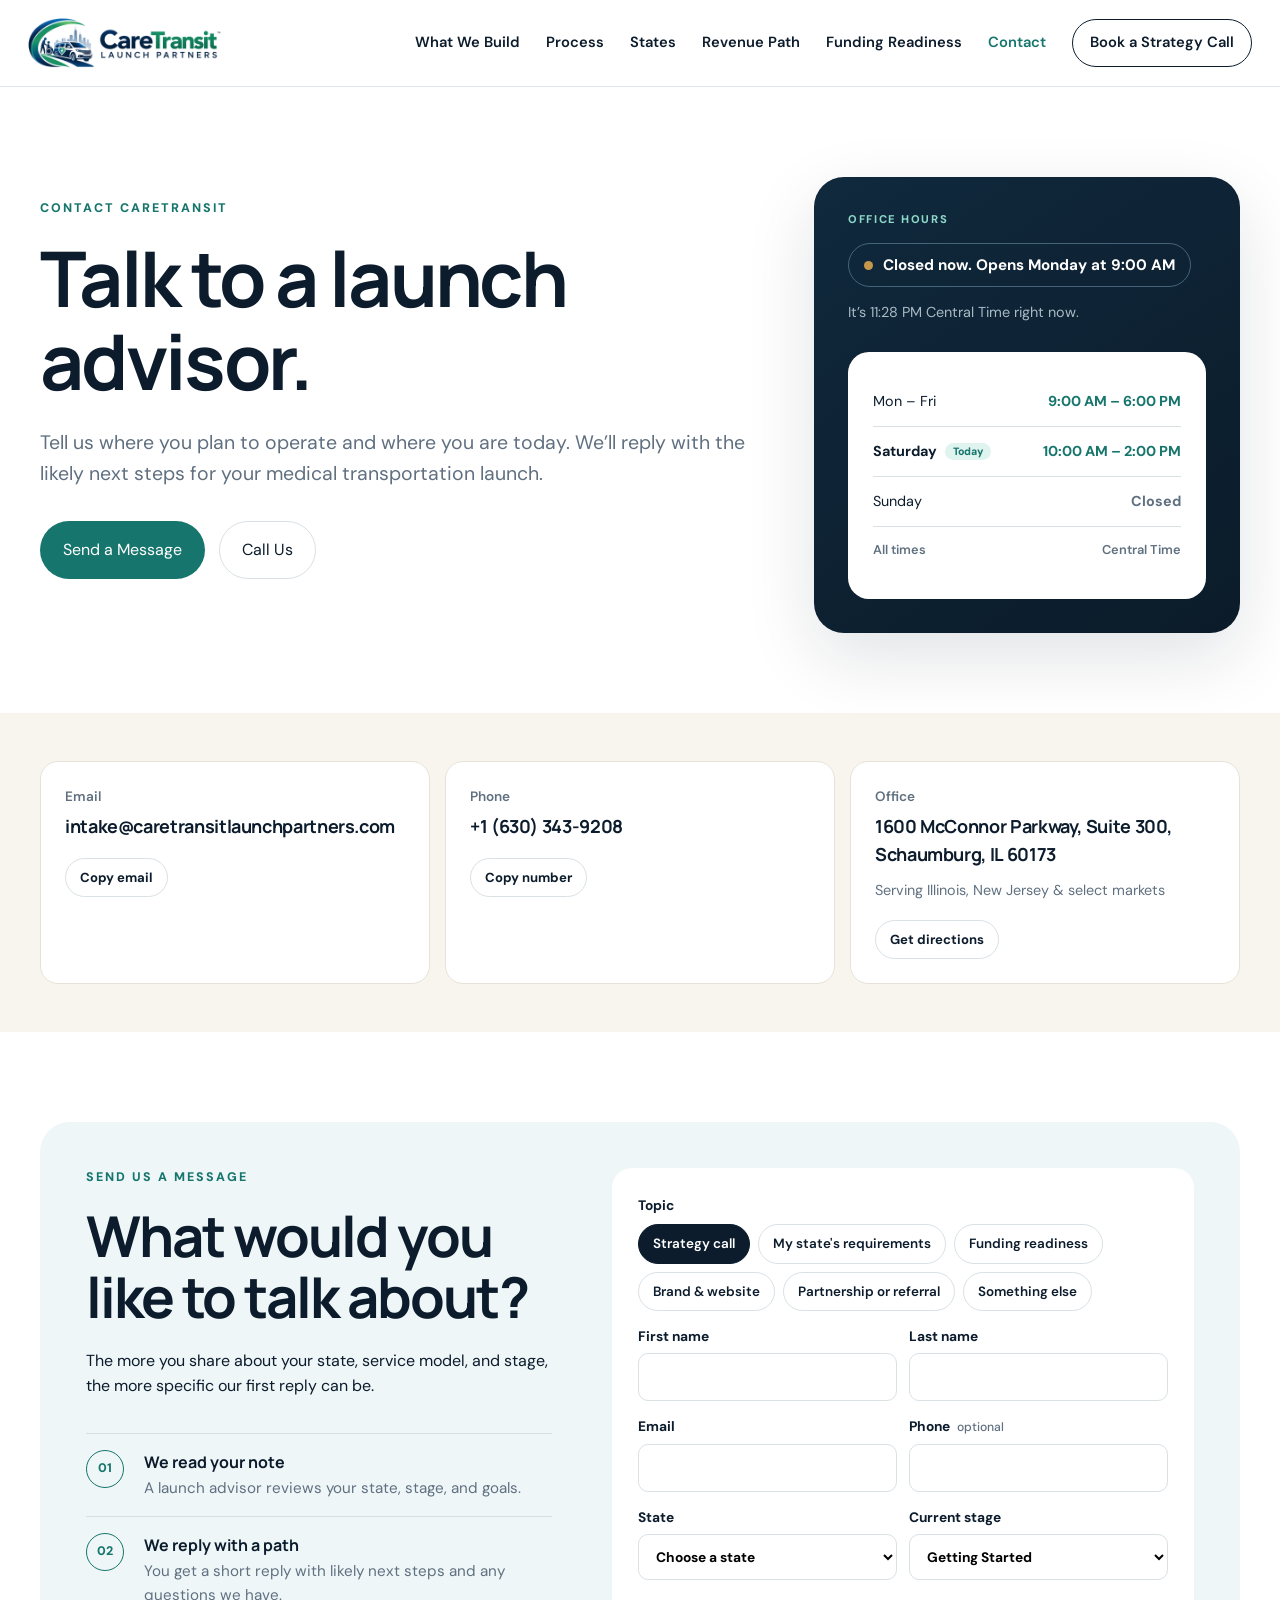
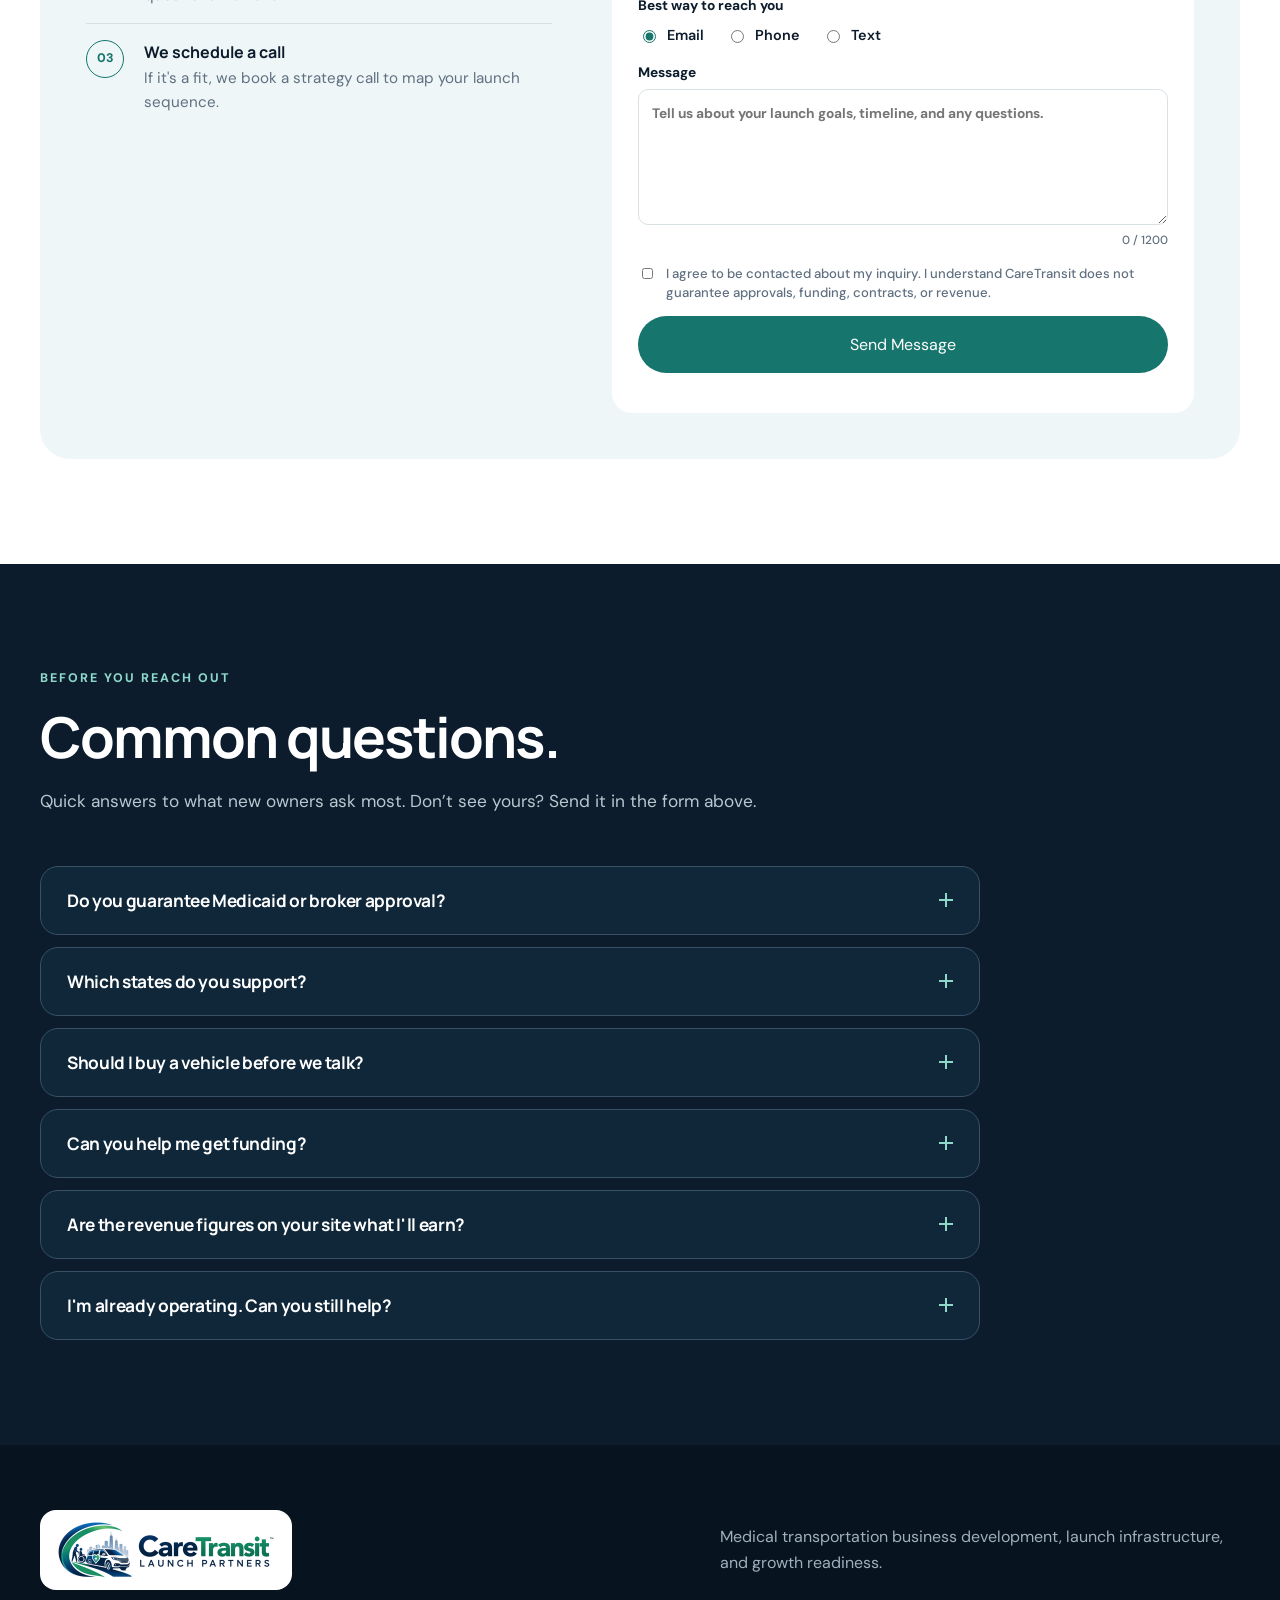
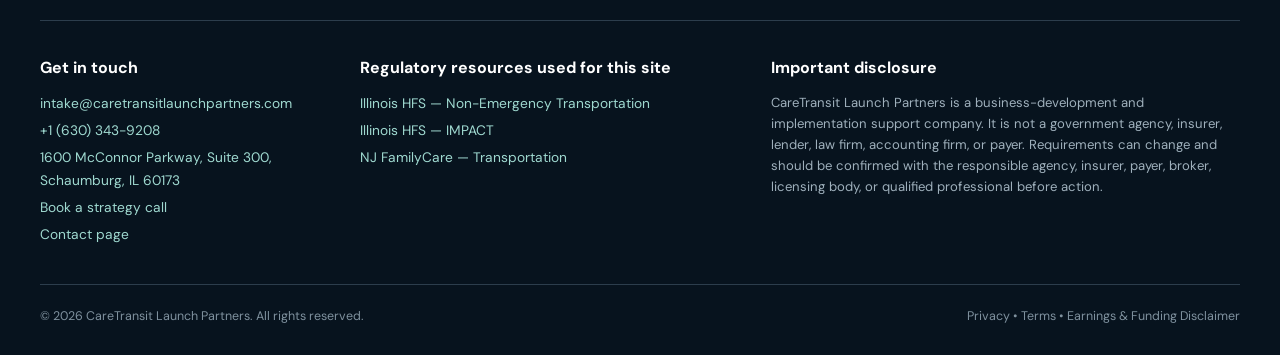
==== contact.html @ 93484c9a "first commit" ====
<!doctype html>
<html lang="en">
<head>
  <meta charset="utf-8" />
  <meta name="viewport" content="width=device-width, initial-scale=1" />
  <title>Contact | CareTransit Launch Partners</title>
  <meta name="description" content="Contact CareTransit Launch Partners about launching a medical transportation business — state requirements, funding readiness, credentialing support, and strategy calls." />
  <link rel="icon" type="image/png" href="assets/favicon.png" />
  <link rel="apple-touch-icon" href="assets/apple-touch-icon.png" />
  <meta property="og:image" content="assets/logo-full.png" />
  <meta name="theme-color" content="#0c1c2c" />
  <link rel="preconnect" href="https://fonts.googleapis.com">
  <link rel="preconnect" href="https://fonts.gstatic.com" crossorigin>
  <link href="https://fonts.googleapis.com/css2?family=DM+Sans:wght@400;500;600;700&family=Manrope:wght@600;700;800&display=swap" rel="stylesheet">
  <link rel="stylesheet" href="styles.css" />
</head>
<body data-page="contact">
  <a class="skip-link" href="#main">Skip to content</a>
  <header class="topbar" data-component="header"></header>

  <main id="main">
    <!-- Intro + live hours -->
    <section class="hero contact-hero section" id="top">
      <div class="hero-copy">
        <p class="eyebrow">CONTACT CARETRANSIT</p>
        <h1 class="page-title">Talk to a launch advisor.</h1>
        <p class="lead">Tell us where you plan to operate and where you are today. We’ll reply with the likely next steps for your medical transportation launch.</p>
        <div class="hero-actions">
          <a class="btn primary" href="#contact-form">Send a Message</a>
          <a class="btn ghost" data-bind="phoneLink" href="#">Call Us</a>
        </div>
      </div>
      <aside class="hero-card contact-card" aria-label="Office hours">
        <div>
          <p class="kicker light-kicker">OFFICE HOURS</p>
          <div class="status-badge" id="open-status"><i></i><span>Checking hours…</span></div>
          <p class="status-sub" id="local-time"></p>
        </div>
        <div class="dashboard">
          <div data-render="hours"></div>
        </div>
      </aside>
    </section>

    <!-- Direct contact methods -->
    <section class="section light compact-light">
      <div class="method-grid">
        <article class="method">
          <b>Email</b>
          <a class="method-value" data-bind="emailLink" href="#"></a>
          <button class="copy-btn" type="button" data-copy="email">Copy email</button>
        </article>
        <article class="method">
          <b>Phone</b>
          <a class="method-value" data-bind="phoneLink" href="#"></a>
          <button class="copy-btn" type="button" data-copy="phone">Copy number</button>
        </article>
        <article class="method">
          <b>Office</b>
          <address class="method-value" data-bind="location"></address>
          <span class="method-note" data-bind="serviceArea"></span>
          <a class="copy-btn" data-bind="mapsLink" href="#" target="_blank" rel="noopener">Get directions</a>
        </article>
      </div>
    </section>

    <!-- Form -->
    <section id="contact-form" class="section apply">
      <div class="apply-card">
        <div>
          <p class="eyebrow">SEND US A MESSAGE</p>
          <h2>What would you like to talk about?</h2>
          <p>The more you share about your state, service model, and stage, the more specific our first reply can be.</p>
          <ol class="next-steps" data-render="nextSteps"></ol>
        </div>

        <form class="js-form contact-form" data-form="contact" novalidate>
          <fieldset class="topic-field">
            <legend>Topic</legend>
            <div class="chips" data-render="topics"></div>
          </fieldset>
          <div class="two">
            <label>First name<input required name="first" autocomplete="given-name"></label>
            <label>Last name<input required name="last" autocomplete="family-name"></label>
          </div>
          <div class="two">
            <label>Email<input required type="email" name="email" autocomplete="email"></label>
            <label><span>Phone <span class="opt">optional</span></span><input type="tel" name="phone" autocomplete="tel"></label>
          </div>
          <div class="two">
            <label>State<select name="state" data-render="stateOptions"><option value="">Choose a state</option></select></label>
            <label>Current stage<select name="stage" data-render="stageOptions"></select></label>
          </div>
          <fieldset class="inline-field">
            <legend>Best way to reach you</legend>
            <div class="radios">
              <label class="radio"><input type="radio" name="contactMethod" value="Email" checked> Email</label>
              <label class="radio"><input type="radio" name="contactMethod" value="Phone"> Phone</label>
              <label class="radio"><input type="radio" name="contactMethod" value="Text"> Text</label>
            </div>
          </fieldset>
          <label>Message
            <textarea required name="message" rows="5" maxlength="1200" placeholder="Tell us about your launch goals, timeline, and any questions."></textarea>
            <span class="counter" data-counter>0 / 1200</span>
          </label>
          <label class="check">
            <input type="checkbox" name="consent" required>
            <span>I agree to be contacted about my inquiry. I understand CareTransit does not guarantee approvals, funding, contracts, or revenue.</span>
          </label>
          <input type="text" name="_gotcha" class="hp" tabindex="-1" autocomplete="off" aria-hidden="true">
          <button class="btn primary wide" type="submit">Send Message</button>
          <p class="form-note" data-form-note></p>
        </form>
      </div>
    </section>

    <!-- FAQ -->
    <section class="section dark" id="faq">
      <div class="section-head narrow">
        <p class="eyebrow">BEFORE YOU REACH OUT</p>
        <h2>Common questions.</h2>
        <p>Quick answers to what new owners ask most. Don’t see yours? Send it in the form above.</p>
      </div>
      <div class="faq-list" data-render="faqs"></div>
    </section>
  </main>

  <footer data-component="footer"></footer>

  <noscript><p class="noscript">Please enable JavaScript to view the full CareTransit Launch Partners website.</p></noscript>
  <script src="data.js"></script>
  <script src="script.js"></script>
</body>
</html>
---- styles.css ----
:root {
    --ink: #0c1c2c;
    --ink2: #18344a;
    --sea: #16756c;
    --mint: #dff4ef;
    --sky: #eef6f8;
    --cream: #f8f5ef;
    --white: #fff;
    --muted: #607080;
    --line: #d9e1e5;
    --gold: #c7984b;
    --radius: 22px;
    --shadow: 0 24px 70px rgba(12, 28, 44, 0.12);
  }
  * {
    box-sizing: border-box;
  }
  html {
    scroll-behavior: smooth;
  }
  body {
    margin: 0;
    color: var(--ink);
    font-family: 'DM Sans', sans-serif;
    background: #fff;
    line-height: 1.6;
  }
  a {
    color: inherit;
    text-decoration: none;
  }
  h1,
  h2,
  h3,
  p {
    margin-top: 0;
  }
  h1,
  h2,
  h3 {
    font-family: 'Manrope', sans-serif;
    letter-spacing: -0.035em;
    line-height: 1.08;
  }
  h1 {
    font-size: clamp(3.1rem, 7vw, 6.6rem);
    max-width: 900px;
    margin-bottom: 24px;
  }
  h2 {
    font-size: clamp(2.2rem, 4.4vw, 4.1rem);
    margin-bottom: 20px;
  }
  h3 {
    font-size: 1.35rem;
  }
  .topbar {
    position: sticky;
    top: 0;
    z-index: 50;
    display: flex;
    align-items: center;
    justify-content: space-between;
    padding: 18px max(28px, calc((100vw - 1240px) / 2));
    background: rgba(255, 255, 255, 0.93);
    backdrop-filter: blur(14px);
    border-bottom: 1px solid rgba(217, 225, 229, 0.8);
  }
  .brand {
    display: flex;
    align-items: center;
    gap: 10px;
    font-family: 'Manrope', sans-serif;
  }
  .brand span:last-child {
    display: grid;
    line-height: 1.05;
  }
  .brand strong {
    font-size: 1.06rem;
  }
  .brand small {
    font-size: 0.68rem;
    text-transform: uppercase;
    letter-spacing: 0.16em;
    color: var(--sea);
    font-weight: 800;
    margin-top: 4px;
  }
  .logo-mark {
    width: 40px;
    height: 40px;
    display: grid;
    place-items: center;
  }
  .logo-mark svg {
    width: 100%;
    height: 100%;
    fill: none;
    stroke: var(--sea);
    stroke-width: 4;
    stroke-linecap: round;
  }
  .logo-mark .ring {
    stroke: var(--ink);
    stroke-width: 2;
  }
  .nav {
    display: flex;
    align-items: center;
    gap: 26px;
    font-weight: 600;
    font-size: 0.92rem;
  }
  .nav a:hover {
    color: var(--sea);
  }
  .nav-cta {
    padding: 11px 17px;
    border: 1px solid var(--ink);
    border-radius: 999px;
  }
  .menu-btn {
    display: none;
  }
  .section {
    max-width: 1320px;
    margin: auto;
    padding: 105px 40px;
  }
  .compact {
    padding-top: 55px;
    padding-bottom: 70px;
  }
  .light {
    max-width: none;
    background: var(--cream);
    padding-left: max(40px, calc((100vw - 1240px) / 2));
    padding-right: max(40px, calc((100vw - 1240px) / 2));
  }
  .dark {
    max-width: none;
    background: var(--ink);
    color: #fff;
    padding-left: max(40px, calc((100vw - 1240px) / 2));
    padding-right: max(40px, calc((100vw - 1240px) / 2));
  }
  .hero {
    display: grid;
    grid-template-columns: 1.35fr 0.8fr;
    gap: 56px;
    align-items: center;
    padding-top: 90px;
  }
  .eyebrow {
    font-weight: 800;
    font-size: 0.78rem;
    letter-spacing: 0.16em;
    color: var(--sea);
    margin-bottom: 18px;
  }
  .dark .eyebrow {
    color: #8ed8c9;
  }
  .lead {
    font-size: 1.22rem;
    max-width: 800px;
    color: var(--muted);
  }
  .hero-actions {
    display: flex;
    gap: 14px;
    margin: 32px 0;
  }
  .btn {
    display: inline-flex;
    justify-content: center;
    align-items: center;
    padding: 15px 22px;
    border-radius: 999px;
    font-weight: 800;
    border: 1px solid transparent;
    cursor: pointer;
    font: inherit;
  }
  .primary {
    background: var(--sea);
    color: #fff;
  }
  .primary:hover {
    filter: brightness(0.92);
  }
  .ghost {
    border-color: var(--line);
    background: #fff;
  }
  .proof-strip {
    display: flex;
    flex-wrap: wrap;
    gap: 10px;
    margin-top: 36px;
  }
  .proof-strip span {
    font-size: 0.8rem;
    border: 1px solid var(--line);
    padding: 7px 11px;
    border-radius: 999px;
    color: var(--ink2);
  }
  .hero-card {
    background: linear-gradient(145deg, #10293d, #0b1b29);
    color: #fff;
    border-radius: 30px;
    padding: 34px;
    box-shadow: var(--shadow);
    min-height: 510px;
    display: flex;
    flex-direction: column;
    justify-content: space-between;
  }
  .route {
    display: flex;
    align-items: center;
  }
  .route-step {
    display: grid;
    justify-items: center;
    gap: 8px;
    font-size: 0.68rem;
    color: #a9bac5;
  }
  .route-step b {
    display: grid;
    place-items: center;
    width: 42px;
    height: 42px;
    border-radius: 50%;
    border: 1px solid #4a6576;
    color: #fff;
  }
  .route-step.active b {
    background: var(--sea);
    border-color: var(--sea);
  }
  .route-line {
    height: 1px;
    background: #496273;
    flex: 1;
    margin-top: -22px;
  }
  .dashboard {
    background: #fff;
    color: var(--ink);
    border-radius: 21px;
    padding: 25px;
  }
  .kicker {
    font-weight: 800;
    font-size: 0.7rem;
    letter-spacing: 0.14em;
    color: var(--sea);
  }
  .dash-row {
    display: flex;
    justify-content: space-between;
    gap: 20px;
    padding: 13px 0;
    border-bottom: 1px solid var(--line);
    font-size: 0.9rem;
  }
  .dash-row:last-child {
    border: 0;
  }
  .dash-row strong {
    color: var(--sea);
  }
  .trust > p {
    text-align: center;
    color: var(--muted);
    font-weight: 700;
  }
  .trust-grid {
    display: grid;
    grid-template-columns: repeat(4, 1fr);
    gap: 14px;
  }
  .trust-grid article {
    padding: 20px;
    border-top: 2px solid var(--ink);
  }
  .trust-grid strong {
    display: block;
    font-family: 'Manrope';
    margin-bottom: 6px;
  }
  .trust-grid span {
    font-size: 0.9rem;
    color: var(--muted);
  }
  .section-head {
    max-width: 930px;
    margin-bottom: 50px;
  }
  .section-head.narrow {
    max-width: 820px;
  }
  .section-head > p:last-child {
    color: var(--muted);
    font-size: 1.08rem;
  }
  .dark .section-head > p:last-child {
    color: #b9c7cf;
  }
  .cards {
    display: grid;
    grid-template-columns: repeat(3, 1fr);
    gap: 18px;
  }
  .service-card {
    background: #fff;
    border: 1px solid #e7e2d9;
    border-radius: var(--radius);
    padding: 30px;
    min-height: 280px;
  }
  .service-card > span {
    font-size: 0.75rem;
    font-weight: 800;
    color: var(--sea);
  }
  .service-card p {
    color: var(--muted);
  }
  .timeline {
    display: grid;
    grid-template-columns: repeat(4, 1fr);
    gap: 0;
  }
  .phase {
    padding: 30px;
    border-left: 1px solid var(--line);
  }
  .phase:first-child {
    border-left: 3px solid var(--sea);
  }
  .phase b {
    color: var(--sea);
    font-size: 0.8rem;
    text-transform: uppercase;
    letter-spacing: 0.12em;
  }
  .phase p {
    color: var(--muted);
  }
  .state-grid {
    display: grid;
    grid-template-columns: repeat(3, 1fr);
    gap: 18px;
  }
  .state-card {
    border: 1px solid #385166;
    background: #10273a;
    border-radius: var(--radius);
    padding: 30px;
  }
  .state-card p {
    color: #c2d0d8;
  }
  .state-card a {
    color: #8ed8c9;
    font-weight: 800;
  }
  .state-tag {
    display: inline-block;
    border: 1px solid #456479;
    border-radius: 999px;
    padding: 5px 10px;
    font-size: 0.7rem;
    letter-spacing: 0.14em;
    margin-bottom: 28px;
  }
  .calculator-wrap {
    display: grid;
    grid-template-columns: 1.15fr 0.85fr;
    background: #fff;
    border: 1px solid #e7e2d9;
    border-radius: 28px;
    overflow: hidden;
  }
  .calc-inputs {
    padding: 34px;
    display: grid;
    gap: 18px;
  }
  .calc-inputs label {
    font-weight: 700;
    font-size: 0.9rem;
    display: grid;
    gap: 8px;
  }
  .calc-inputs input {
    width: 100%;
    padding: 14px;
    border-radius: 12px;
    border: 1px solid var(--line);
    font: inherit;
  }
  .money-input {
    display: flex;
    align-items: center;
    border: 1px solid var(--line);
    border-radius: 12px;
    padding-left: 14px;
  }
  .money-input input {
    border: 0;
  }
  .calc-result {
    background: var(--ink);
    color: #fff;
    padding: 40px;
    display: flex;
    flex-direction: column;
    justify-content: center;
  }
  .calc-result span {
    color: #b9c7cf;
  }
  .calc-result strong {
    font-family: 'Manrope';
    font-size: clamp(2.5rem, 5vw, 4.5rem);
    color: #9fe2d5;
  }
  .calc-result small {
    color: #b9c7cf;
  }
  .scenario-row {
    display: grid;
    grid-template-columns: repeat(3, 1fr);
    gap: 15px;
    margin-top: 16px;
  }
  .scenario-row article {
    background: #fff;
    border-radius: 18px;
    padding: 23px;
    border: 1px solid #e7e2d9;
  }
  .scenario-row b {
    font-family: 'Manrope';
  }
  .scenario-row p {
    margin: 8px 0 0;
    color: var(--muted);
  }
  .fineprint {
    font-size: 0.78rem;
    color: #7d858b;
    margin-top: 18px;
  }
  .inverse {
    color: #9fb1bd;
  }
  .split {
    display: grid;
    grid-template-columns: 1fr 0.85fr;
    gap: 70px;
    align-items: center;
  }
  .checklist {
    padding: 0;
    list-style: none;
  }
  .checklist li {
    padding: 12px 0;
    border-bottom: 1px solid var(--line);
  }
  .checklist li:before {
    content: '✓';
    color: var(--sea);
    font-weight: 900;
    margin-right: 10px;
  }
  .visual-panel {
    background: var(--mint);
    border-radius: 30px;
    padding: 34px;
  }
  .vehicle-card {
    background: #fff;
    border-radius: 21px;
    padding: 28px;
    box-shadow: 0 15px 45px rgba(12, 28, 44, 0.1);
  }
  .vehicle-card > span {
    font-size: 0.72rem;
    font-weight: 900;
    letter-spacing: 0.14em;
    color: var(--sea);
  }
  .vehicle-card div {
    display: flex;
    justify-content: space-between;
    gap: 15px;
    padding: 14px 0;
    border-top: 1px solid var(--line);
  }
  .vehicle-card em {
    font-style: normal;
    color: var(--sea);
    font-weight: 800;
  }
  .funding-grid {
    display: grid;
    grid-template-columns: repeat(3, 1fr);
    gap: 12px;
  }
  .funding-grid div {
    display: flex;
    gap: 18px;
    align-items: center;
    background: #10273a;
    border: 1px solid #365064;
    border-radius: 16px;
    padding: 20px;
  }
  .funding-grid b {
    color: #8ed8c9;
  }
  .funding-grid span {
    font-weight: 700;
  }
  .qualify {
    display: grid;
    grid-template-columns: repeat(2, 1fr);
    gap: 14px;
  }
  .qualify div {
    display: flex;
    gap: 15px;
    background: #fff;
    border: 1px solid #e7e2d9;
    border-radius: 16px;
    padding: 22px;
  }
  .qualify span {
    color: var(--sea);
    font-weight: 900;
  }
  .qualify p {
    margin: 0;
  }
  .apply {
    padding-top: 90px;
  }
  .apply-card {
    background: var(--sky);
    border-radius: 30px;
    padding: 46px;
    display: grid;
    grid-template-columns: 0.8fr 1fr;
    gap: 60px;
  }
  .apply form {
    background: #fff;
    border-radius: 20px;
    padding: 26px;
    display: grid;
    gap: 14px;
  }
  .apply label {
    display: grid;
    gap: 6px;
    font-weight: 700;
    font-size: 0.86rem;
  }
  .apply input,
  .apply select,
  .apply textarea {
    width: 100%;
    padding: 12px 13px;
    border: 1px solid var(--line);
    border-radius: 10px;
    font: inherit;
  }
  .two {
    display: grid;
    grid-template-columns: 1fr 1fr;
    gap: 12px;
  }
  .wide {
    width: 100%;
  }
  .form-note {
    font-size: 0.76rem;
    color: var(--muted);
    margin: 0;
    text-align: center;
  }
  footer {
    background: #07131e;
    color: #fff;
    padding: 65px max(40px, calc((100vw - 1240px) / 2)) 28px;
  }
  .footer-top {
    display: flex;
    justify-content: space-between;
    gap: 40px;
    align-items: center;
    padding-bottom: 30px;
    border-bottom: 1px solid #2c3d4c;
  }
  .footer-top > p {
    max-width: 520px;
    color: #9fb0bc;
    margin: 0;
  }
  .footer-brand .logo-mark .ring {
    stroke: #fff;
  }
  .footer-grid {
    display: grid;
    grid-template-columns: 1fr 1.3fr;
    gap: 50px;
    padding: 34px 0;
  }
  .footer-grid b {
    display: block;
    margin-bottom: 12px;
  }
  .footer-grid a {
    display: block;
    color: #9fd9d0;
    margin: 5px 0;
    font-size: 0.86rem;
  }
  .footer-grid p {
    color: #9fb0bc;
    font-size: 0.82rem;
  }
  .footer-bottom {
    display: flex;
    justify-content: space-between;
    border-top: 1px solid #2c3d4c;
    padding-top: 22px;
    color: #7f919e;
    font-size: 0.78rem;
  }
  @media (max-width: 980px) {
    .nav {
      display: none;
      position: absolute;
      top: 76px;
      left: 16px;
      right: 16px;
      background: #fff;
      border: 1px solid var(--line);
      border-radius: 18px;
      padding: 18px;
      box-shadow: var(--shadow);
      flex-direction: column;
      align-items: stretch;
    }
    .nav.open {
      display: flex;
    }
    .menu-btn {
      display: block;
      border: 1px solid var(--line);
      background: #fff;
      border-radius: 999px;
      padding: 9px 13px;
    }
    .hero,
    .split,
    .apply-card {
      grid-template-columns: 1fr;
    }
    .hero-card {
      min-height: 430px;
    }
    .cards {
      grid-template-columns: repeat(2, 1fr);
    }
    .timeline {
      grid-template-columns: repeat(2, 1fr);
    }
    .state-grid,
    .scenario-row {
      grid-template-columns: 1fr;
    }
    .trust-grid {
      grid-template-columns: repeat(2, 1fr);
    }
    .calculator-wrap {
      grid-template-columns: 1fr;
    }
    .funding-grid {
      grid-template-columns: repeat(2, 1fr);
    }
  }
  @media (max-width: 640px) {
    .section,
    .light,
    .dark {
      padding: 72px 22px;
    }
    .topbar {
      padding: 14px 18px;
    }
    .hero {
      padding-top: 55px;
    }
    .hero-actions {
      flex-direction: column;
    }
    .btn {
      width: 100%;
    }
    .cards,
    .timeline,
    .trust-grid,
    .qualify,
    .funding-grid,
    .two {
      grid-template-columns: 1fr;
    }
    .service-card {
      min-height: unset;
    }
    .route-step span {
      display: none;
    }
    .apply-card {
      padding: 22px;
      gap: 25px;
    }
    .footer-top,
    .footer-bottom {
      display: grid;
      gap: 15px;
    }
    .footer-grid {
      grid-template-columns: 1fr;
    }
    .scenario-row {
      grid-template-columns: 1fr;
    }
    .hero-card {
      padding: 24px;
    }
  }

  /* ==========================================================================
   Dynamic site additions — same palette, type and radii as above
   ========================================================================== */
  :root {
    --error: #b3261e;
    --sea-soft: #8ed8c9;
  }
  [hidden] {
    display: none !important;
  }
  :focus-visible {
    outline: 2px solid var(--sea);
    outline-offset: 3px;
  }
  .dark :focus-visible,
  footer :focus-visible,
  .hero-card :focus-visible {
    outline-color: var(--sea-soft);
  }
  .skip-link {
    position: absolute;
    left: 16px;
    top: -60px;
    z-index: 100;
    background: var(--ink);
    color: #fff;
    padding: 10px 16px;
    border-radius: 999px;
    font-weight: 700;
  }
  .skip-link:focus {
    top: 12px;
  }
  .noscript {
    padding: 20px 40px;
    text-align: center;
    color: var(--muted);
  }
  .hp {
    position: absolute !important;
    left: -9999px;
    width: 1px;
    height: 1px;
    opacity: 0;
  }

  /* Header */
  .topbar {
    min-height: 77px;
    transition: box-shadow 0.25s ease;
  }
  .topbar.scrolled {
    box-shadow: 0 10px 30px rgba(12, 28, 44, 0.08);
  }
  .nav a.is-active,
  .nav a[aria-current='page'] {
    color: var(--sea);
  }
  .nav-cta {
    transition:
      background 0.2s,
      color 0.2s;
  }
  .nav .nav-cta:hover {
    background: var(--ink);
    color: #fff;
  }

  /* Hero load sequence */
  .route-step b {
    transition:
      background 0.35s ease,
      border-color 0.35s ease;
  }
  .route-line {
    transition: background 0.35s ease;
  }
  .route-line.done {
    background: var(--sea);
  }
  .dash-row strong {
    transition: color 0.3s ease;
  }
  .dash-row strong.pending {
    color: #9aa7b0;
    font-weight: 600;
  }
  .flip {
    animation: ct-flip 0.45s ease both;
  }
  @keyframes ct-flip {
    from {
      opacity: 0;
      transform: translateY(6px);
    }
    to {
      opacity: 1;
      transform: none;
    }
  }

  /* Service cards: expandable details */
  .service-card {
    display: flex;
    flex-direction: column;
  }
  .card-toggle {
    margin-top: auto;
    align-self: flex-start;
    display: inline-flex;
    align-items: center;
    gap: 8px;
    background: none;
    border: 0;
    padding: 6px 0 0;
    font: inherit;
    font-weight: 800;
    font-size: 0.88rem;
    color: var(--sea);
    cursor: pointer;
  }
  .card-toggle::after {
    content: '';
    width: 9px;
    height: 9px;
    border-right: 2px solid currentColor;
    border-bottom: 2px solid currentColor;
    transform: rotate(45deg) translateY(-3px);
    transition: transform 0.25s ease;
  }
  .card-toggle[aria-expanded='true']::after {
    transform: rotate(225deg) translate(-2px, -1px);
  }
  .card-includes {
    list-style: none;
    padding: 14px 0 0;
    margin: 14px 0 0;
    border-top: 1px solid var(--line);
    animation: ct-flip 0.3s ease both;
  }
  .card-includes li {
    padding: 5px 0;
    font-size: 0.92rem;
  }
  .card-includes li::before {
    content: '✓';
    color: var(--sea);
    font-weight: 900;
    margin-right: 10px;
  }
  .service-card.is-open {
    border-color: var(--sea);
  }

  /* Process: selectable phases */
  .timeline .phase {
    display: flex;
    flex-direction: column;
    justify-content: flex-start;
    background: none;
    border: 0;
    border-left: 1px solid var(--line);
    padding: 30px;
    text-align: left;
    font: inherit;
    color: inherit;
    cursor: pointer;
    transition:
      background 0.25s ease,
      box-shadow 0.25s ease;
  }
  .timeline .phase:first-child {
    border-left: 1px solid var(--line);
  }
  .timeline .phase:hover h3 {
    color: var(--sea);
  }
  .timeline .phase.active {
    border-left-color: var(--sea);
    box-shadow: inset 2px 0 0 var(--sea);
    background: linear-gradient(90deg, var(--sky), rgba(238, 246, 248, 0));
  }
  .phase-outcome {
    margin-top: 20px;
    display: flex;
    flex-wrap: wrap;
    align-items: baseline;
    gap: 6px 18px;
    background: var(--mint);
    border-radius: 16px;
    padding: 18px 26px;
  }
  .phase-outcome b {
    color: var(--sea);
    font-size: 0.8rem;
    text-transform: uppercase;
    letter-spacing: 0.12em;
  }
  .phase-outcome span {
    font-weight: 600;
  }

  /* States: lookup */
  .state-check {
    background: #10273a;
    border: 1px solid #385166;
    border-radius: var(--radius);
    padding: 22px 26px;
    margin-bottom: 18px;
  }
  .state-check label {
    display: block;
    font-weight: 800;
    font-family: 'Manrope', sans-serif;
    margin-bottom: 10px;
  }
  .state-check-row {
    display: grid;
    grid-template-columns: 280px 1fr;
    gap: 22px;
    align-items: center;
  }
  .state-check select {
    width: 100%;
    padding: 13px 14px;
    border-radius: 12px;
    border: 1px solid #456479;
    background: var(--ink);
    color: #fff;
    font: inherit;
  }
  #state-result {
    margin: 0;
    color: #c2d0d8;
  }
  #state-result strong {
    color: #fff;
  }
  #state-result a {
    color: var(--sea-soft);
    font-weight: 800;
    text-decoration: underline;
    text-underline-offset: 3px;
  }
  .state-card {
    transition:
      border-color 0.25s ease,
      box-shadow 0.25s ease;
  }
  .state-card.is-match {
    border-color: var(--sea-soft);
    box-shadow: 0 0 0 1px var(--sea-soft);
  }

  /* Calculator sliders + scenario loading */
  .calc-inputs .range {
    -webkit-appearance: none;
    appearance: none;
    padding: 0;
    border: 0;
    height: 6px;
    border-radius: 999px;
    margin: 4px 0 2px;
    cursor: pointer;
    background: linear-gradient(90deg, var(--sea) var(--fill, 50%), var(--line) var(--fill, 50%));
  }
  .range::-webkit-slider-thumb {
    -webkit-appearance: none;
    width: 20px;
    height: 20px;
    border-radius: 50%;
    background: #fff;
    border: 2px solid var(--sea);
    box-shadow: 0 2px 8px rgba(12, 28, 44, 0.18);
  }
  .range::-moz-range-thumb {
    width: 18px;
    height: 18px;
    border-radius: 50%;
    background: #fff;
    border: 2px solid var(--sea);
  }
  .range::-moz-range-track {
    background: transparent;
  }
  .calc-result strong {
    font-variant-numeric: tabular-nums;
  }
  .scenario-row article {
    display: flex;
    flex-direction: column;
    transition:
      border-color 0.25s ease,
      box-shadow 0.25s ease;
  }
  .scenario-load,
  .copy-btn {
    margin-top: auto;
    align-self: flex-start;
    background: #fff;
    border: 1px solid var(--line);
    border-radius: 999px;
    padding: 8px 14px;
    font: inherit;
    font-weight: 700;
    font-size: 0.82rem;
    color: var(--ink);
    cursor: pointer;
    transition:
      border-color 0.2s,
      color 0.2s,
      background 0.2s;
  }
  .scenario-load {
    margin-top: 16px;
  }
  .scenario-load:hover,
  .copy-btn:hover {
    border-color: var(--sea);
    color: var(--sea);
  }
  .scenario-row article.is-active {
    border-color: var(--sea);
    box-shadow: 0 0 0 1px var(--sea);
  }
  .scenario-row article.is-active .scenario-load,
  .copy-btn.done {
    background: var(--sea);
    border-color: var(--sea);
    color: #fff;
  }

  /* Forms (shared) */
  .apply select {
    background-color: #fff;
  }
  .chip span {
    white-space: nowrap;
  }
  .apply-alt {
    color: var(--muted);
    font-size: 0.95rem;
  }
  .apply-alt a {
    color: var(--sea);
    font-weight: 700;
    text-decoration: underline;
    text-underline-offset: 3px;
  }
  .apply input[aria-invalid='true'],
  .apply select[aria-invalid='true'],
  .apply textarea[aria-invalid='true'] {
    border-color: var(--error);
    background: #fff8f7;
  }
  .field-error {
    color: var(--error);
    font-size: 0.78rem;
    font-weight: 600;
  }
  .form-note[data-tone='error'] {
    color: var(--error);
    font-weight: 700;
  }
  .apply button[disabled] {
    opacity: 0.7;
    cursor: progress;
  }
  .form-success {
    background: #fff;
    border-radius: 20px;
    padding: 34px 28px;
    display: grid;
    gap: 8px;
    justify-items: start;
    align-content: center;
    animation: ct-flip 0.4s ease both;
  }
  .form-success:focus {
    outline: none;
  }
  .form-success h3 {
    margin: 6px 0 0;
    font-size: 1.6rem;
  }
  .form-success p {
    margin: 0;
    color: var(--muted);
  }
  .form-success .form-note {
    text-align: left;
  }
  .form-success .btn {
    margin-top: 14px;
  }
  .success-mark {
    width: 48px;
    height: 48px;
    border-radius: 50%;
    display: grid;
    place-items: center;
    background: var(--mint);
    color: var(--sea);
    font-weight: 900;
    font-size: 1.3rem;
  }
  .draft-note {
    margin: 0;
    background: var(--mint);
    border-radius: 10px;
    padding: 10px 13px;
    font-size: 0.84rem;
  }
  .draft-note button {
    background: none;
    border: 0;
    padding: 0;
    font: inherit;
    font-weight: 800;
    color: var(--sea);
    text-decoration: underline;
    cursor: pointer;
    margin-left: 4px;
  }

  /* ------------------------------------------------------------- Contact page */
  .page-title {
    font-size: clamp(2.8rem, 6vw, 5.4rem);
  }
  .contact-hero {
    padding-bottom: 80px;
  }
  .hero-card.contact-card {
    min-height: 0;
    gap: 28px;
  }
  .light-kicker {
    color: var(--sea-soft);
    margin-bottom: 14px;
  }
  .status-badge {
    display: inline-flex;
    align-items: center;
    gap: 10px;
    padding: 9px 15px;
    border-radius: 999px;
    border: 1px solid #456479;
    font-weight: 700;
    font-size: 0.95rem;
  }
  .status-badge i {
    width: 9px;
    height: 9px;
    border-radius: 50%;
    background: var(--gold);
    flex: none;
  }
  .status-badge.is-open i {
    background: #3fc4ab;
    box-shadow: 0 0 0 0 rgba(63, 196, 171, 0.6);
    animation: ct-pulse 2.2s ease-out infinite;
  }
  @keyframes ct-pulse {
    to {
      box-shadow: 0 0 0 10px rgba(63, 196, 171, 0);
    }
  }
  .status-sub {
    color: #a9bac5;
    font-size: 0.9rem;
    margin: 14px 0 0;
  }
  .dash-row.is-today span {
    font-weight: 700;
  }
  .dash-row.is-today span::after {
    content: 'Today';
    margin-left: 8px;
    font-size: 0.66rem;
    background: var(--mint);
    color: var(--sea);
    padding: 2px 8px;
    border-radius: 999px;
    font-weight: 800;
    vertical-align: 1px;
  }
  .dash-row.is-closed strong {
    color: var(--muted);
  }
  .dash-row.tz-row span,
  .dash-row.tz-row strong {
    color: var(--muted);
    font-size: 0.8rem;
    font-weight: 600;
  }

  .compact-light {
    padding-top: 48px;
    padding-bottom: 48px;
  }
  .method-grid {
    display: grid;
    grid-template-columns: repeat(3, 1fr);
    gap: 15px;
  }
  .method {
    background: #fff;
    border: 1px solid #e7e2d9;
    border-radius: 18px;
    padding: 24px;
    display: flex;
    flex-direction: column;
    gap: 4px;
  }
  .method b {
    font-size: 0.85rem;
    color: var(--muted);
    font-weight: 600;
  }
  .method-value {
    font-family: 'Manrope', sans-serif;
    font-weight: 700;
    font-size: 1.125rem;
    letter-spacing: -0.02em;
    overflow-wrap: anywhere;
  }
  a.method-value:hover {
    color: var(--sea);
  }
  .method-note {
    color: var(--muted);
    font-size: 0.9rem;
    margin-top: auto;
    padding-top: 10px;
  }
  .copy-btn {
    margin-top: 14px;
  }

  .next-steps {
    list-style: none;
    padding: 0;
    margin: 34px 0 0;
    counter-reset: step;
  }
  .next-steps li {
    counter-increment: step;
    display: grid;
    grid-template-columns: 44px 1fr;
    column-gap: 14px;
    padding: 16px 0;
    border-top: 1px solid rgba(12, 28, 44, 0.1);
  }
  .next-steps li::before {
    content: counter(step, decimal-leading-zero);
    grid-row: span 2;
    width: 36px;
    height: 36px;
    border-radius: 50%;
    display: grid;
    place-items: center;
    border: 1px solid var(--sea);
    color: var(--sea);
    font-weight: 800;
    font-size: 0.78rem;
  }
  .next-steps b {
    font-family: 'Manrope', sans-serif;
  }
  .next-steps span {
    color: var(--muted);
    font-size: 0.95rem;
  }

  .contact-form fieldset {
    border: 0;
    padding: 0;
    margin: 0;
    min-width: 0;
  }
  .contact-form legend {
    font-weight: 700;
    font-size: 0.86rem;
    margin-bottom: 8px;
    padding: 0;
  }
  .apply input[type='radio'],
  .apply input[type='checkbox'] {
    width: auto;
    padding: 0;
    accent-color: var(--sea);
  }
  .chips {
    display: flex;
    flex-wrap: wrap;
    gap: 8px;
  }
  .apply label.chip {
    display: inline-block;
    position: relative;
  }
  .chip input {
    position: absolute;
    opacity: 0;
    inset: 0;
    margin: 0;
    cursor: pointer;
  }
  .chip span {
    display: inline-block;
    padding: 8px 14px;
    border: 1px solid var(--line);
    border-radius: 999px;
    font-weight: 600;
    font-size: 0.84rem;
    transition:
      background 0.2s,
      color 0.2s,
      border-color 0.2s;
  }
  .chip input:hover + span {
    border-color: var(--sea);
  }
  .chip input:checked + span {
    background: var(--ink);
    border-color: var(--ink);
    color: #fff;
  }
  .chip input:focus-visible + span {
    outline: 2px solid var(--sea);
    outline-offset: 2px;
  }
  .radios {
    display: flex;
    flex-wrap: wrap;
    gap: 8px 22px;
  }
  .apply label.radio {
    display: inline-flex;
    align-items: center;
    gap: 8px;
    font-weight: 600;
    font-size: 0.9rem;
    cursor: pointer;
  }
  .opt {
    color: var(--muted);
    font-weight: 500;
    font-size: 0.76rem;
    margin-left: 4px;
  }
  .counter {
    justify-self: end;
    font-size: 0.74rem;
    color: var(--muted);
    font-weight: 500;
  }
  .apply label.check {
    grid-template-columns: 18px 1fr;
    column-gap: 10px;
    align-items: start;
    font-weight: 500;
    color: var(--muted);
    font-size: 0.82rem;
    line-height: 1.45;
    cursor: pointer;
  }
  .check input {
    margin-top: 3px;
  }
  .check .field-error {
    grid-column: 2;
  }

  .faq-list {
    display: grid;
    gap: 12px;
    max-width: 940px;
  }
  .faq-item {
    border: 1px solid #385166;
    background: #10273a;
    border-radius: 18px;
    transition: border-color 0.25s ease;
  }
  .faq-item.is-open {
    border-color: var(--sea-soft);
  }
  .faq-item h3 {
    margin: 0;
    font-size: inherit;
  }
  .faq-q {
    width: 100%;
    display: flex;
    justify-content: space-between;
    align-items: center;
    gap: 20px;
    background: none;
    border: 0;
    color: #fff;
    font-family: 'Manrope', sans-serif;
    font-weight: 700;
    font-size: 1.08rem;
    letter-spacing: -0.02em;
    text-align: left;
    padding: 22px 26px;
    cursor: pointer;
  }
  .faq-q i {
    position: relative;
    width: 14px;
    height: 14px;
    flex: none;
  }
  .faq-q i::before,
  .faq-q i::after {
    content: '';
    position: absolute;
    left: 0;
    top: 6px;
    width: 14px;
    height: 2px;
    background: var(--sea-soft);
    transition: transform 0.25s ease;
  }
  .faq-q i::after {
    transform: rotate(90deg);
  }
  .faq-q[aria-expanded='true'] i::after {
    transform: rotate(0);
  }
  .faq-a {
    padding: 0 26px 22px;
    animation: ct-flip 0.3s ease both;
  }
  .faq-a p {
    margin: 0;
    color: #c2d0d8;
    max-width: 70ch;
  }

  /* Footer: three columns */
  .footer-grid.footer-grid-3 {
    grid-template-columns: 0.75fr 1fr 1.3fr;
  }

  @media (max-width: 980px) {
    .state-check-row {
      grid-template-columns: 1fr;
      gap: 12px;
    }
    .method-grid {
      grid-template-columns: 1fr;
    }
    .footer-grid.footer-grid-3 {
      grid-template-columns: 1fr 1fr;
    }
    .footer-grid.footer-grid-3 > div:last-child {
      grid-column: 1/-1;
    }
    .timeline .phase:nth-child(odd) {
      border-left-color: var(--line);
    }
    .timeline .phase.active {
      border-left-color: var(--sea);
    }
  }
  @media (max-width: 640px) {
    .footer-grid.footer-grid-3 {
      grid-template-columns: 1fr;
    }
    .phase-outcome {
      padding: 16px 18px;
    }
    .faq-q {
      padding: 18px 20px;
    }
    .faq-a {
      padding: 0 20px 18px;
    }
    .scenario-load,
    .copy-btn {
      width: auto;
    }
    .hero.contact-hero {
      padding-bottom: 55px;
    }
  }
  @media (prefers-reduced-motion: reduce) {
    html {
      scroll-behavior: auto;
    }
    *,
    *::before,
    *::after {
      animation: none !important;
      transition: none !important;
    }
  }

  /* Brand logo image */
  .brand {
    flex: none;
  }
  .brand-logo {
    display: block;
    height: 50px;
    width: auto;
  }
  .footer-brand {
    background: #fff;
    border-radius: 16px;
    padding: 12px 18px;
  }
  .footer-brand .brand-logo {
    height: 56px;
  }
  address.method-value {
    font-style: normal;
  }
  .method .copy-btn {
    text-decoration: none;
  }
  .method-note {
    padding-top: 6px;
  }
  @media (max-width: 980px) {
    .nav {
      top: calc(100% + 8px);
    }
  }
  @media (max-width: 640px) {
    .brand-logo {
      height: 40px;
    }
    .footer-brand {
      justify-self: start;
    }
  }
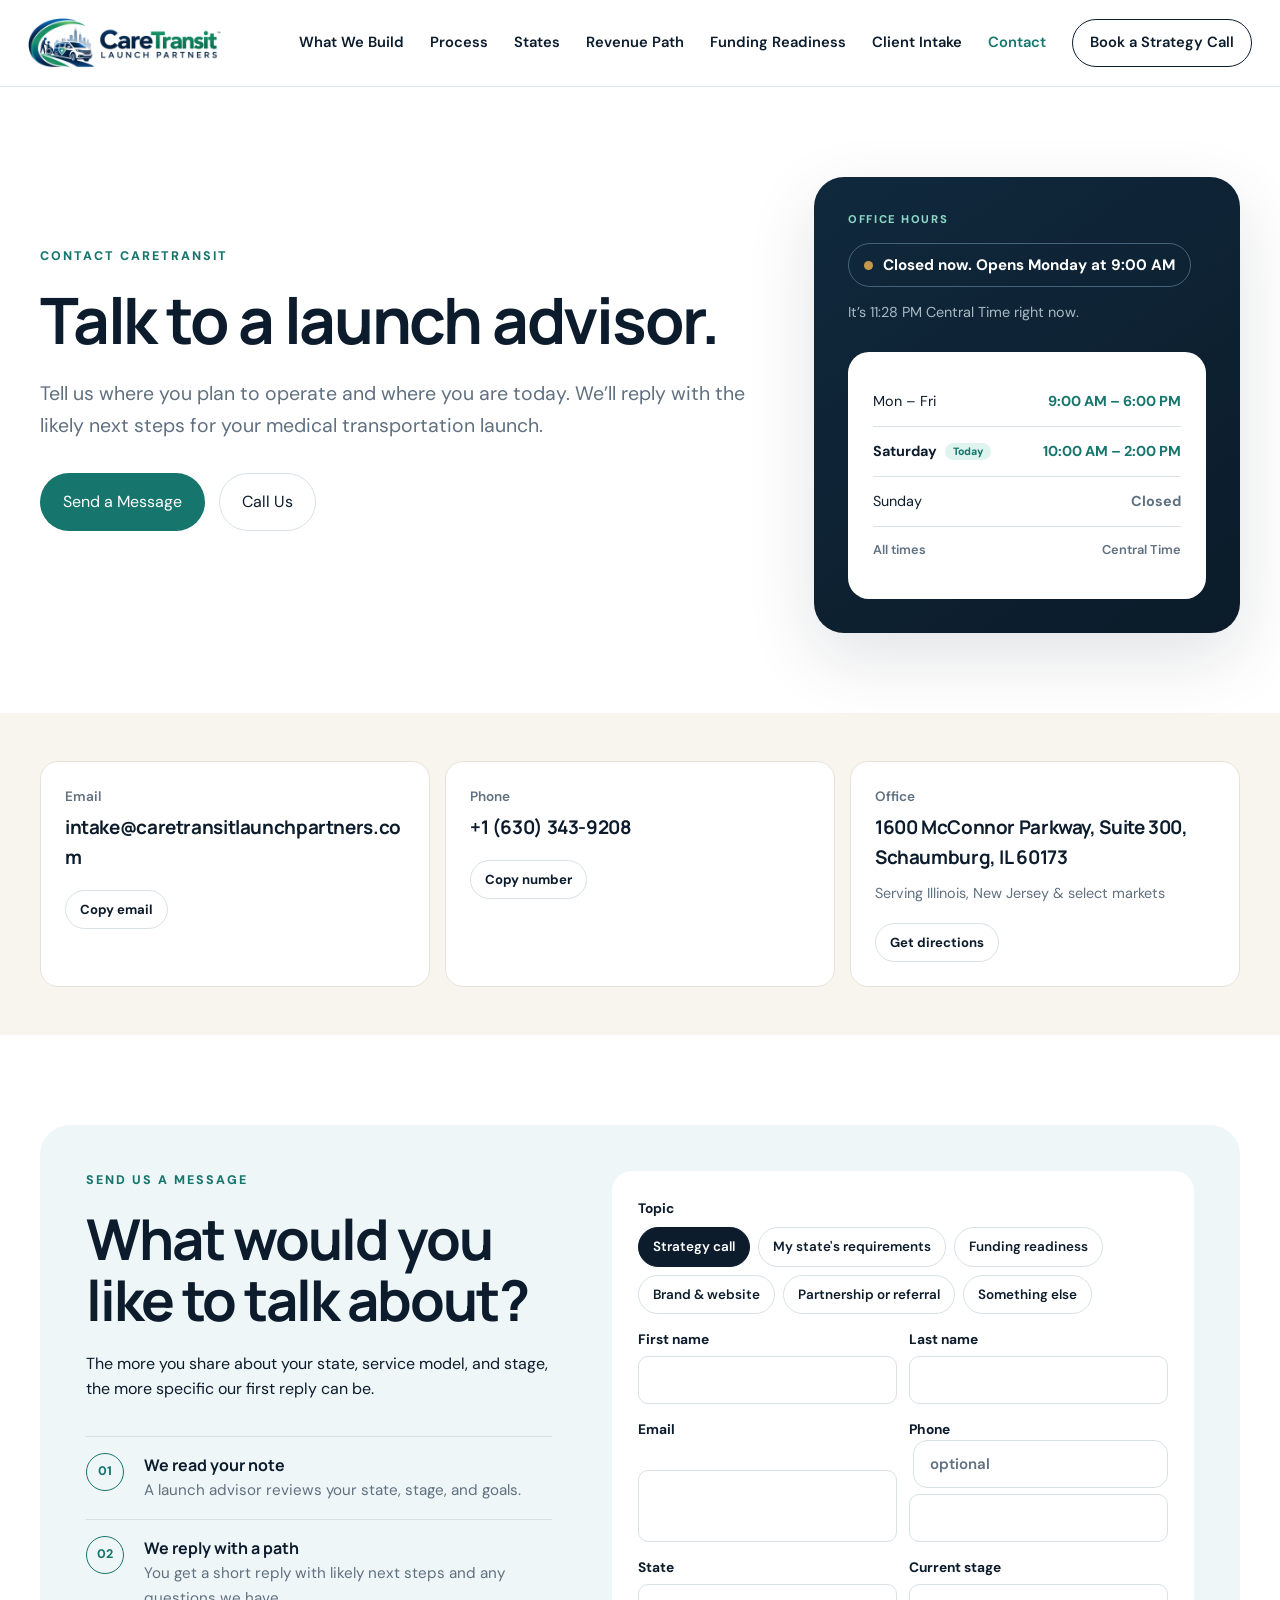
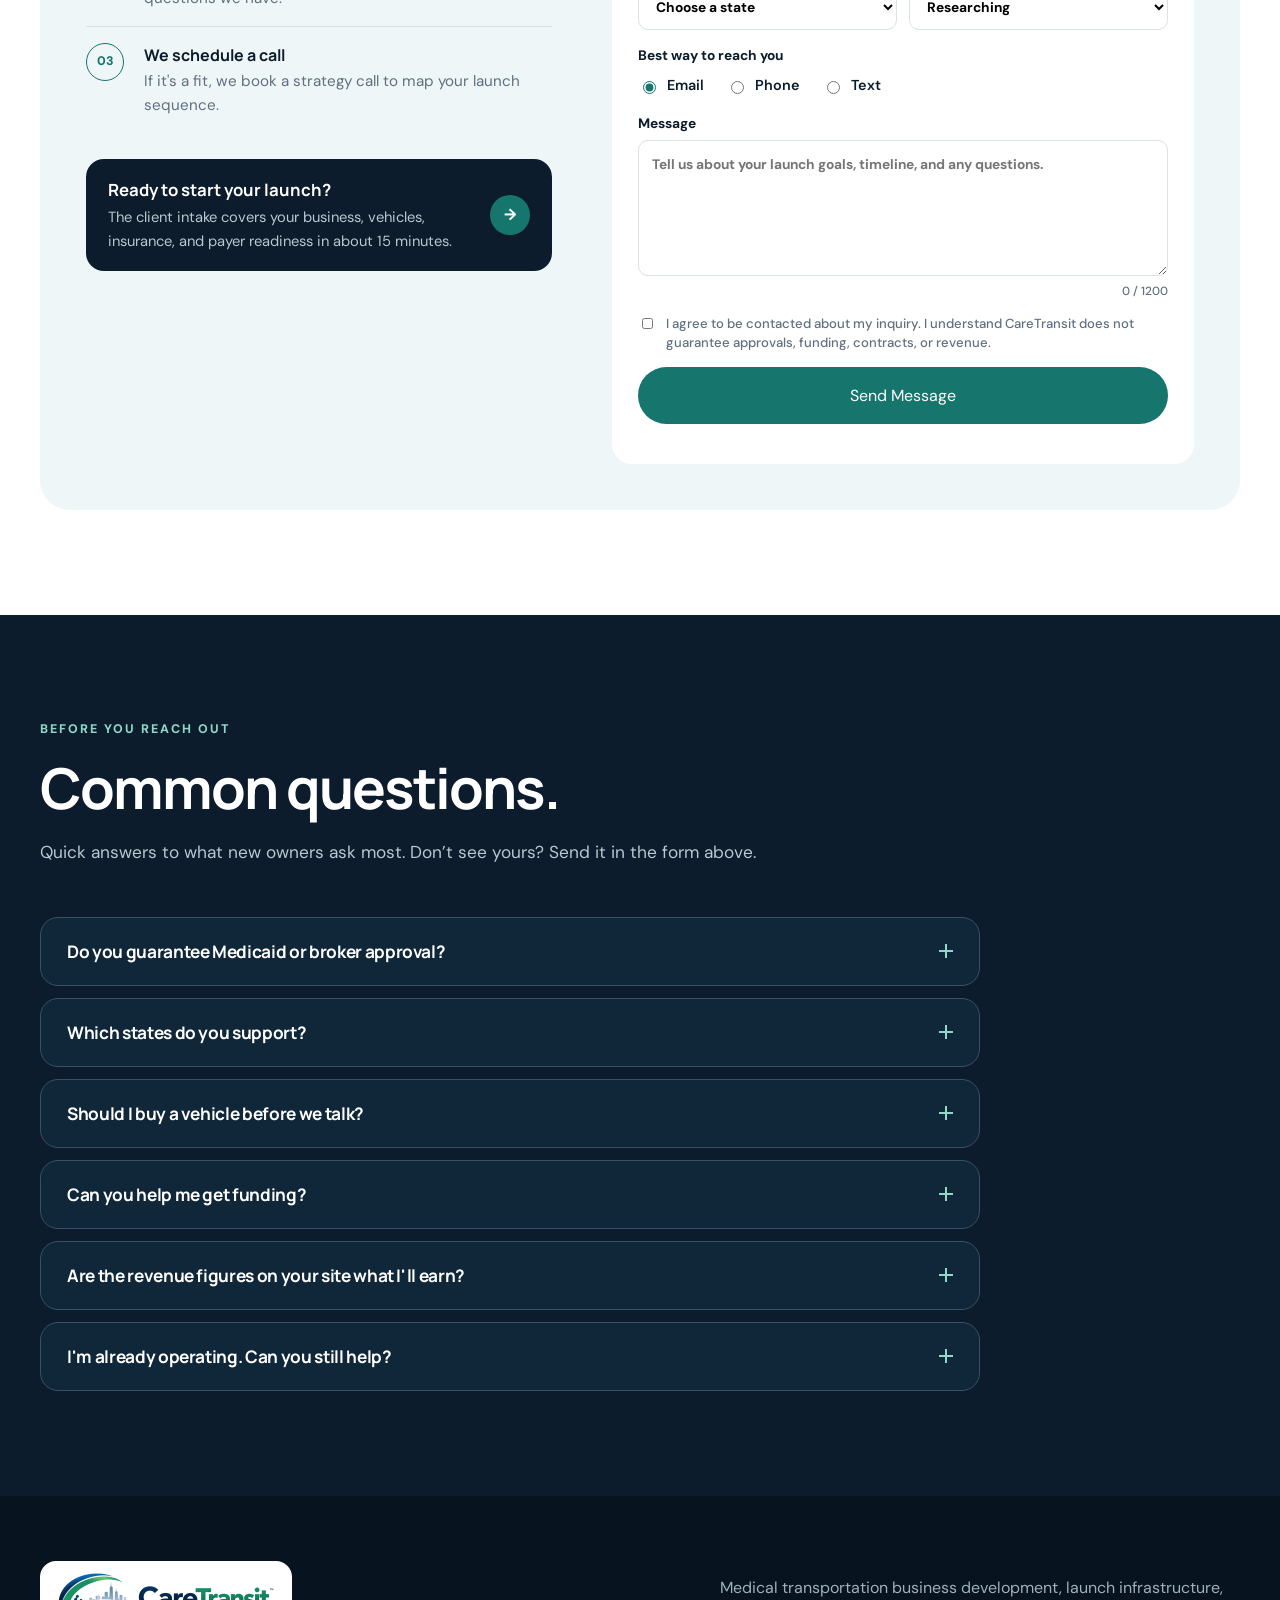
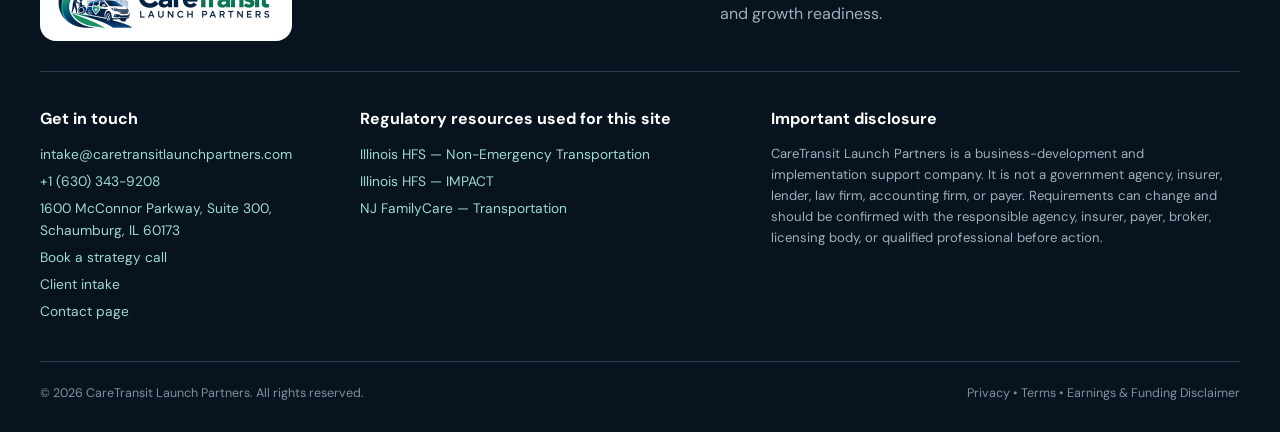
==== commit abb5b8cb: "Form Added" ====
--- a/contact.html
+++ b/contact.html
@@ -72,6 +72,7 @@
           <h2>What would you like to talk about?</h2>
           <p>The more you share about your state, service model, and stage, the more specific our first reply can be.</p>
           <ol class="next-steps" data-render="nextSteps"></ol>
+          <a class="intake-callout" href="intake.html"><b>Ready to start your launch?</b><span>The client intake covers your business, vehicles, insurance, and payer readiness in about 15 minutes.</span><i aria-hidden="true">→</i></a>
         </div>
 
         <form class="js-form contact-form" data-form="contact" novalidate>
--- a/styles.css
+++ b/styles.css
@@ -43,7 +43,7 @@
     line-height: 1.08;
   }
   h1 {
-    font-size: clamp(3.1rem, 7vw, 6.6rem);
+    font-size: clamp(2.5rem, 5vw, 5rem);
     max-width: 900px;
     margin-bottom: 24px;
   }
@@ -1177,9 +1177,6 @@
   }
 
   /* ------------------------------------------------------------- Contact page */
-  .page-title {
-    font-size: clamp(2.8rem, 6vw, 5.4rem);
-  }
   .contact-hero {
     padding-bottom: 80px;
   }
@@ -1273,7 +1270,7 @@
   .method-value {
     font-family: 'Manrope', sans-serif;
     font-weight: 700;
-    font-size: 1.125rem;
+    font-size: 1.18rem;
     letter-spacing: -0.02em;
     overflow-wrap: anywhere;
   }
@@ -1590,4 +1587,1176 @@
     .footer-brand {
       justify-self: start;
     }
+  }
+
+  /* ==========================================================================
+   Client intake + thank-you pages
+   ========================================================================== */
+  .sr-only {
+    position: absolute !important;
+    width: 1px;
+    height: 1px;
+    padding: 0;
+    margin: -1px;
+    overflow: hidden;
+    clip: rect(0, 0, 0, 0);
+    white-space: nowrap;
+    border: 0;
+  }
+  @media (max-width: 1240px) and (min-width: 1181px) {
+    .nav {
+      gap: 18px;
+      font-size: 0.88rem;
+    }
+  }
+  /* Seven nav links: switch to the menu button a little earlier */
+  @media (max-width: 1180px) {
+    .nav {
+      display: none;
+      position: absolute;
+      top: calc(100% + 8px);
+      left: 16px;
+      right: 16px;
+      background: #fff;
+      border: 1px solid var(--line);
+      border-radius: 18px;
+      padding: 18px;
+      box-shadow: var(--shadow);
+      flex-direction: column;
+      align-items: stretch;
+      gap: 0;
+    }
+    .nav a {
+      padding: 10px 0;
+    }
+    .nav .nav-cta {
+      margin-top: 8px;
+      text-align: center;
+      padding: 11px 17px;
+    }
+    .nav.open {
+      display: flex;
+    }
+    .menu-btn {
+      display: block;
+      border: 1px solid var(--line);
+      background: #fff;
+      border-radius: 999px;
+      padding: 9px 13px;
+      font: inherit;
+      cursor: pointer;
+    }
+  }
+
+  /* Callout linking to the intake */
+  .intake-callout {
+    display: grid;
+    grid-template-columns: 1fr auto;
+    gap: 2px 16px;
+    align-items: center;
+    margin: 26px 0 8px;
+    padding: 18px 22px;
+    border-radius: 18px;
+    background: var(--ink);
+    color: #fff;
+    transition:
+      background 0.2s,
+      transform 0.2s;
+  }
+  .intake-callout b {
+    font-family: 'Manrope', sans-serif;
+    font-size: 1.05rem;
+  }
+  .intake-callout span {
+    grid-column: 1;
+    color: #b9c7cf;
+    font-size: 0.92rem;
+  }
+  .intake-callout i {
+    grid-column: 2;
+    grid-row: 1/3;
+    font-style: normal;
+    width: 40px;
+    height: 40px;
+    border-radius: 50%;
+    display: grid;
+    place-items: center;
+    background: var(--sea);
+    font-weight: 800;
+    transition: transform 0.2s;
+  }
+  .intake-callout:hover {
+    background: var(--ink2);
+  }
+  .intake-callout:hover i {
+    transform: translateX(3px);
+  }
+
+  /* Hero */
+  .intake-hero {
+    display: grid;
+    grid-template-columns: 1fr auto;
+    gap: 40px;
+    align-items: end;
+    padding-top: 80px;
+    padding-bottom: 44px;
+  }
+  .intake-hero .lead {
+    margin-bottom: 0;
+  }
+  .intake-facts {
+    list-style: none;
+    margin: 0;
+    padding: 0;
+    display: grid;
+    gap: 10px;
+    min-width: 250px;
+  }
+  .intake-facts li {
+    display: flex;
+    align-items: baseline;
+    gap: 10px;
+    padding: 14px 18px;
+    border: 1px solid var(--line);
+    border-radius: 16px;
+  }
+  .intake-facts b {
+    font-family: 'Manrope', sans-serif;
+    color: var(--sea);
+    white-space: nowrap;
+  }
+  .intake-facts span {
+    color: var(--muted);
+    font-size: 0.92rem;
+  }
+  .intake-section {
+    padding-top: 0;
+  }
+  .intake-loading {
+    color: var(--muted);
+  }
+
+  /* Shell */
+  .intake-shell {
+    display: grid;
+    grid-template-columns: 290px 1fr;
+    gap: 28px;
+    align-items: start;
+  }
+  .intake-rail {
+    position: sticky;
+    top: 104px;
+    background: linear-gradient(145deg, #10293d, #0b1b29);
+    color: #fff;
+    border-radius: 26px;
+    padding: 24px;
+    box-shadow: var(--shadow);
+  }
+  .rail-meta {
+    display: flex;
+    justify-content: space-between;
+    align-items: baseline;
+    font-size: 0.84rem;
+    color: #b9c7cf;
+  }
+  .rail-meta strong {
+    font-family: 'Manrope', sans-serif;
+    font-size: 1.5rem;
+    color: #fff;
+    letter-spacing: -0.03em;
+  }
+  .rail-bar {
+    height: 6px;
+    border-radius: 999px;
+    background: rgba(255, 255, 255, 0.12);
+    margin: 10px 0 0;
+    overflow: hidden;
+  }
+  .rail-bar i {
+    display: block;
+    height: 100%;
+    border-radius: inherit;
+    background: linear-gradient(90deg, var(--sea), var(--sea-soft));
+    transition: width 0.45s ease;
+  }
+  .rail-inline {
+    display: none;
+  }
+  .rail-steps {
+    list-style: none;
+    margin: 22px 0 0;
+    padding: 0;
+    display: grid;
+    gap: 2px;
+  }
+  .rail-step {
+    width: 100%;
+    display: flex;
+    align-items: center;
+    gap: 12px;
+    background: none;
+    border: 0;
+    color: #b9c7cf;
+    font: inherit;
+    font-size: 0.92rem;
+    text-align: left;
+    padding: 8px 10px;
+    border-radius: 12px;
+    cursor: pointer;
+    transition:
+      background 0.2s,
+      color 0.2s;
+  }
+  .rail-step[disabled] {
+    cursor: default;
+    opacity: 0.6;
+  }
+  .rail-step:not([disabled]):hover {
+    background: rgba(255, 255, 255, 0.06);
+    color: #fff;
+  }
+  .rail-step b {
+    flex: none;
+    width: 28px;
+    height: 28px;
+    border-radius: 50%;
+    display: grid;
+    place-items: center;
+    font-size: 0.76rem;
+    border: 1px solid #456479;
+    transition:
+      background 0.25s,
+      border-color 0.25s;
+  }
+  .rail-step span {
+    display: grid;
+    line-height: 1.3;
+  }
+  .rail-step small {
+    color: var(--sea-soft);
+    font-size: 0.72rem;
+    font-weight: 700;
+  }
+  .rail-step.is-current {
+    background: rgba(255, 255, 255, 0.08);
+    color: #fff;
+    font-weight: 700;
+    opacity: 1;
+  }
+  .rail-step.is-current b {
+    background: #fff;
+    color: var(--ink);
+    border-color: #fff;
+  }
+  .rail-step.is-done b,
+  .rail-step.is-seen b {
+    background: var(--sea);
+    border-color: var(--sea);
+    color: #fff;
+  }
+  .rail-help {
+    margin-top: 20px;
+    padding-top: 18px;
+    border-top: 1px solid #2c475c;
+    display: grid;
+    gap: 4px;
+    font-size: 0.84rem;
+  }
+  .rail-help b {
+    color: #fff;
+    margin-bottom: 2px;
+  }
+  .rail-help a {
+    color: var(--sea-soft);
+    overflow-wrap: anywhere;
+  }
+  .rail-help a:hover {
+    text-decoration: underline;
+  }
+
+  .resume-note {
+    display: flex;
+    flex-wrap: wrap;
+    justify-content: space-between;
+    align-items: center;
+    gap: 8px 16px;
+    background: var(--mint);
+    border-radius: 16px;
+    padding: 14px 18px;
+    margin-bottom: 14px;
+    font-size: 0.92rem;
+  }
+  .resume-note button {
+    background: none;
+    border: 1px solid var(--sea);
+    color: var(--sea);
+    border-radius: 999px;
+    padding: 7px 14px;
+    font: inherit;
+    font-weight: 700;
+    font-size: 0.84rem;
+    cursor: pointer;
+  }
+  .resume-note button.armed {
+    background: var(--error);
+    border-color: var(--error);
+    color: #fff;
+  }
+
+  /* Card + steps */
+  .intake-card {
+    background: #fff;
+    border: 1px solid #e7e2d9;
+    border-radius: 28px;
+    padding: 44px 48px 28px;
+    box-shadow: 0 18px 50px rgba(12, 28, 44, 0.06);
+  }
+  .step:focus {
+    outline: none;
+  }
+  .step.enter {
+    animation: ct-step 0.35s ease both;
+  }
+  @keyframes ct-step {
+    from {
+      opacity: 0;
+      transform: translateX(14px);
+    }
+    to {
+      opacity: 1;
+      transform: none;
+    }
+  }
+  .step-head {
+    padding-bottom: 26px;
+    margin-bottom: 8px;
+    border-bottom: 1px solid var(--line);
+  }
+  .step-head .eyebrow {
+    margin-bottom: 12px;
+  }
+  .step-head h2 {
+    font-size: clamp(1.9rem, 3.4vw, 2.7rem);
+    margin-bottom: 12px;
+  }
+  .step-head h2:focus {
+    outline: none;
+  }
+  .step-head p:last-child {
+    color: var(--muted);
+    margin: 0;
+    max-width: 640px;
+  }
+  .step-badge {
+    display: inline-block;
+    margin: 0 0 12px;
+    padding: 5px 12px;
+    border-radius: 999px;
+    background: var(--mint);
+    color: var(--sea);
+    font-weight: 800;
+    font-size: 0.76rem;
+  }
+  .q-list {
+    display: grid;
+  }
+
+  /* Questions */
+  .q {
+    border: 0;
+    margin: 0;
+    padding: 24px 0;
+    min-width: 0;
+    border-bottom: 1px solid #eef1f3;
+  }
+  .q:last-child {
+    border-bottom: 0;
+  }
+  .q[hidden] {
+    display: none;
+  }
+  .q-label {
+    display: flex;
+    flex-wrap: wrap;
+    align-items: baseline;
+    gap: 4px 10px;
+    font-family: 'Manrope', sans-serif;
+    font-weight: 700;
+    font-size: 1.04rem;
+    letter-spacing: -0.01em;
+    line-height: 1.35;
+    margin-bottom: 12px;
+    padding: 0;
+    max-width: 720px;
+  }
+  .req {
+    font-family: 'DM Sans', sans-serif;
+    font-size: 0.68rem;
+    font-weight: 800;
+    letter-spacing: 0.06em;
+    text-transform: uppercase;
+    color: var(--sea);
+    background: var(--mint);
+    padding: 2px 8px;
+    border-radius: 999px;
+  }
+  .req-dot {
+    color: var(--sea);
+  }
+  .q-hint {
+    margin: -6px 0 12px;
+    color: var(--muted);
+    font-size: 0.9rem;
+  }
+  .q-err,
+  .sf-err {
+    color: var(--error);
+    font-size: 0.84rem;
+    font-weight: 600;
+    margin: 8px 0 0;
+  }
+  .q-err:empty,
+  .sf-err:empty {
+    display: none;
+  }
+  .q-sub {
+    margin: -8px 0 8px;
+    padding: 22px 24px;
+    border: 0;
+    border-left: 3px solid var(--sea);
+    border-radius: 0 18px 18px 0;
+    background: var(--sky);
+  }
+  .q-sub + .q {
+    border-top: 0;
+  }
+  .reveal {
+    animation: ct-flip 0.35s ease both;
+  }
+
+  .intake-card input[type='text'],
+  .intake-card input[type='email'],
+  .intake-card input[type='tel'],
+  .intake-card input[type='number'],
+  .intake-card input[type='search'],
+  .intake-card select,
+  .intake-card textarea {
+    width: 100%;
+    max-width: 560px;
+    padding: 13px 14px;
+    border: 1px solid var(--line);
+    border-radius: 12px;
+    font: inherit;
+    color: var(--ink);
+    background: #fff;
+    transition:
+      border-color 0.2s,
+      box-shadow 0.2s;
+  }
+  .intake-card textarea {
+    max-width: none;
+    resize: vertical;
+    min-height: 110px;
+  }
+  .intake-card input:focus,
+  .intake-card select:focus,
+  .intake-card textarea:focus {
+    outline: none;
+    border-color: var(--sea);
+    box-shadow: 0 0 0 3px rgba(22, 117, 108, 0.15);
+  }
+  .intake-card [aria-invalid='true'] {
+    border-color: var(--error) !important;
+    background: #fff8f7 !important;
+  }
+  .intake-card input:disabled {
+    background: #f3f5f6;
+    color: #9aa7b0;
+  }
+
+  /* Option cards and pills */
+  .opts {
+    display: grid;
+    gap: 10px;
+  }
+  .opts.cards {
+    grid-template-columns: repeat(auto-fill, minmax(220px, 1fr));
+  }
+  .opts.pills {
+    display: flex;
+    flex-wrap: wrap;
+  }
+  .opt {
+    position: relative;
+    display: flex;
+    align-items: center;
+    gap: 12px;
+    padding: 13px 16px;
+    border: 1px solid var(--line);
+    border-radius: 14px;
+    background: #fff;
+    cursor: pointer;
+    font-weight: 600;
+    font-size: 0.94rem;
+    line-height: 1.35;
+    transition:
+      border-color 0.2s,
+      background 0.2s,
+      box-shadow 0.2s;
+  }
+  .opts.pills .opt {
+    border-radius: 999px;
+    padding: 10px 18px 10px 14px;
+  }
+  .opt:hover {
+    border-color: var(--sea);
+  }
+  .opt input,
+  .st input,
+  .none-toggle input {
+    position: absolute;
+    opacity: 0;
+    width: 1px;
+    height: 1px;
+    margin: 0;
+  }
+  .opt-ui {
+    flex: none;
+    width: 20px;
+    height: 20px;
+    border: 1.5px solid #9fb0ba;
+    border-radius: 50%;
+    display: grid;
+    place-items: center;
+    background: #fff;
+    transition:
+      border-color 0.2s,
+      background 0.2s;
+  }
+  input[type='checkbox'] + .opt-ui {
+    border-radius: 6px;
+  }
+  .opt-ui::after {
+    content: '';
+    opacity: 0;
+    transition: opacity 0.15s;
+  }
+  input[type='radio'] + .opt-ui::after {
+    width: 8px;
+    height: 8px;
+    border-radius: 50%;
+    background: #fff;
+  }
+  input[type='checkbox'] + .opt-ui::after {
+    width: 5px;
+    height: 10px;
+    border: solid #fff;
+    border-width: 0 2px 2px 0;
+    transform: rotate(45deg) translate(-1px, -1px);
+  }
+  input:checked + .opt-ui {
+    background: var(--sea);
+    border-color: var(--sea);
+  }
+  input:checked + .opt-ui::after {
+    opacity: 1;
+  }
+  .opt:has(input:checked) {
+    border-color: var(--sea);
+    background: var(--mint);
+    box-shadow: 0 0 0 1px var(--sea);
+  }
+  input:focus-visible + .opt-ui {
+    outline: 2px solid var(--sea);
+    outline-offset: 3px;
+  }
+  .opt-text {
+    display: grid;
+  }
+  .opt-text small {
+    color: var(--muted);
+    font-weight: 500;
+    font-size: 0.8rem;
+  }
+  .other-wrap {
+    margin-top: 12px;
+  }
+
+  /* Text + "not yet" */
+  .or-none {
+    display: flex;
+    flex-wrap: wrap;
+    align-items: center;
+    gap: 12px 18px;
+  }
+  .or-none input[type='text'] {
+    flex: 1 1 280px;
+  }
+  .none-toggle {
+    position: relative;
+    display: inline-flex;
+    align-items: center;
+    gap: 10px;
+    font-weight: 600;
+    font-size: 0.94rem;
+    cursor: pointer;
+  }
+  .none-toggle.consent {
+    align-items: flex-start;
+    font-weight: 500;
+    color: var(--muted);
+    font-size: 0.92rem;
+    line-height: 1.5;
+  }
+  .none-toggle.consent .opt-ui {
+    margin-top: 2px;
+  }
+
+  /* Sub grids (address, groups, repeaters) */
+  .sub-grid {
+    display: grid;
+    grid-template-columns: repeat(2, minmax(0, 1fr));
+    gap: 14px 16px;
+    max-width: 760px;
+  }
+  .sf {
+    display: grid;
+    gap: 6px;
+    align-content: start;
+  }
+  .sf label {
+    font-weight: 700;
+    font-size: 0.86rem;
+  }
+  .sf-full {
+    grid-column: 1/-1;
+  }
+  .sf input,
+  .sf select,
+  .sf textarea {
+    max-width: none !important;
+  }
+  .suffix-input {
+    position: relative;
+    display: block;
+  }
+  .suffix-input span {
+    position: absolute;
+    right: 14px;
+    top: 50%;
+    transform: translateY(-50%);
+    color: var(--muted);
+    font-weight: 700;
+    pointer-events: none;
+  }
+  .suffix-input input {
+    padding-right: 34px !important;
+  }
+  .rep-items {
+    display: grid;
+    gap: 14px;
+  }
+  .rep-item {
+    background: #fff;
+    border: 1px solid var(--line);
+    border-radius: 16px;
+    padding: 18px 20px;
+  }
+  .q-sub .rep-item {
+    border-color: #d3e3e7;
+  }
+  .rep-head {
+    display: flex;
+    justify-content: space-between;
+    align-items: center;
+    margin-bottom: 12px;
+  }
+  .rep-head b {
+    font-family: 'Manrope', sans-serif;
+  }
+  .rep-remove {
+    background: none;
+    border: 0;
+    color: var(--muted);
+    font: inherit;
+    font-size: 0.84rem;
+    font-weight: 700;
+    cursor: pointer;
+    text-decoration: underline;
+    text-underline-offset: 3px;
+  }
+  .rep-remove:hover {
+    color: var(--error);
+  }
+  .rep-foot {
+    display: flex;
+    flex-wrap: wrap;
+    align-items: center;
+    gap: 10px 18px;
+    margin-top: 14px;
+  }
+  .rep-add {
+    background: #fff;
+    border: 1.5px dashed var(--sea);
+    color: var(--sea);
+    border-radius: 999px;
+    padding: 10px 18px;
+    font: inherit;
+    font-weight: 800;
+    font-size: 0.88rem;
+    cursor: pointer;
+    transition: background 0.2s;
+  }
+  .rep-add:hover {
+    background: var(--mint);
+  }
+  .rep-total {
+    margin: 0;
+    font-weight: 700;
+    font-size: 0.9rem;
+    color: var(--sea);
+  }
+  .rep-total.over {
+    color: var(--error);
+  }
+
+  /* State picker */
+  .pop-states {
+    grid-template-columns: repeat(auto-fill, minmax(250px, 1fr));
+    margin-bottom: 14px;
+  }
+  .st-picker {
+    border: 1px solid var(--line);
+    border-radius: 16px;
+    overflow: hidden;
+  }
+  .st-top {
+    padding: 14px;
+    border-bottom: 1px solid var(--line);
+    background: #fbfcfc;
+    display: grid;
+    gap: 10px;
+  }
+  .st-top input {
+    max-width: none !important;
+  }
+  .st-chips {
+    display: flex;
+    flex-wrap: wrap;
+    gap: 6px;
+  }
+  .st-chips-empty {
+    color: var(--muted);
+    font-size: 0.86rem;
+  }
+  .st-chip {
+    display: inline-flex;
+    align-items: center;
+    gap: 6px;
+    background: var(--ink);
+    color: #fff;
+    border: 0;
+    border-radius: 999px;
+    padding: 5px 8px 5px 12px;
+    font: inherit;
+    font-size: 0.82rem;
+    font-weight: 700;
+    cursor: pointer;
+  }
+  .st-chip span[aria-hidden] {
+    width: 18px;
+    height: 18px;
+    border-radius: 50%;
+    display: grid;
+    place-items: center;
+    background: rgba(255, 255, 255, 0.18);
+    line-height: 1;
+  }
+  .st-chip:hover span[aria-hidden] {
+    background: var(--error);
+  }
+  .st-grid {
+    display: grid;
+    grid-template-columns: repeat(auto-fill, minmax(170px, 1fr));
+    gap: 2px 8px;
+    max-height: 280px;
+    overflow-y: auto;
+    padding: 10px 14px;
+    overscroll-behavior: contain;
+  }
+  .st {
+    position: relative;
+    display: flex;
+    align-items: center;
+    gap: 10px;
+    padding: 7px 6px;
+    border-radius: 8px;
+    cursor: pointer;
+    font-size: 0.92rem;
+  }
+  .st:hover {
+    background: var(--sky);
+  }
+  .st:has(input:checked) {
+    font-weight: 700;
+    color: var(--sea);
+  }
+  .st[hidden] {
+    display: none;
+  }
+  .st-none {
+    grid-column: 1/-1;
+    color: var(--muted);
+    margin: 8px 0;
+  }
+
+  /* Alerts + navigation */
+  .step-alert {
+    margin: 18px 0 0;
+    padding: 13px 16px;
+    border-radius: 12px;
+    background: #fff1ef;
+    color: var(--error);
+    font-weight: 700;
+    font-size: 0.92rem;
+  }
+  .step-nav {
+    position: sticky;
+    bottom: 0;
+    z-index: 5;
+    display: flex;
+    align-items: center;
+    gap: 16px;
+    margin: 24px -48px 0;
+    padding: 18px 48px 4px;
+    background: linear-gradient(to top, #fff 78%, rgba(255, 255, 255, 0));
+    border-top: 1px solid var(--line);
+  }
+  .step-nav .btn {
+    margin: 0;
+    width: auto;
+    min-width: 150px;
+  }
+  .step-nav [data-next] {
+    margin-left: auto;
+  }
+  .step-nav [data-back][hidden] + .save-status {
+    margin-left: 0;
+  }
+  .save-status {
+    color: var(--muted);
+    font-size: 0.8rem;
+    text-align: center;
+    flex: 1;
+  }
+  .btn.ghost {
+    background: #fff;
+    border-color: var(--line);
+    color: var(--ink);
+  }
+  .btn.ghost:hover {
+    border-color: var(--ink);
+  }
+
+  /* Review */
+  .review-body {
+    display: grid;
+    gap: 14px;
+    margin: 22px 0;
+  }
+  .rv-sec {
+    border: 1px solid var(--line);
+    border-radius: 18px;
+    overflow: hidden;
+    background: #fff;
+  }
+  .rv-sec header {
+    display: flex;
+    justify-content: space-between;
+    align-items: center;
+    padding: 14px 20px;
+    background: var(--sky);
+  }
+  .rv-sec h3 {
+    margin: 0;
+    font-size: 1.08rem;
+  }
+  .rv-edit {
+    background: #fff;
+    border: 1px solid var(--line);
+    border-radius: 999px;
+    padding: 6px 14px;
+    font: inherit;
+    font-weight: 700;
+    font-size: 0.82rem;
+    color: var(--sea);
+    cursor: pointer;
+  }
+  .rv-edit:hover {
+    border-color: var(--sea);
+  }
+  .rv-sec dl {
+    margin: 0;
+    padding: 4px 20px;
+  }
+  .rv-row {
+    display: grid;
+    grid-template-columns: minmax(0, 1fr) minmax(0, 1.1fr);
+    gap: 4px 24px;
+    padding: 12px 0;
+    border-bottom: 1px solid #eef1f3;
+  }
+  .rv-row:last-child {
+    border-bottom: 0;
+  }
+  .rv-sub dt {
+    padding-left: 14px;
+    border-left: 2px solid var(--sea);
+  }
+  .rv-row dt {
+    color: var(--muted);
+    font-size: 0.9rem;
+  }
+  .rv-row dd {
+    margin: 0;
+    font-weight: 600;
+    font-size: 0.94rem;
+    overflow-wrap: anywhere;
+  }
+  .rv-empty {
+    color: #9aa7b0;
+    font-weight: 500;
+  }
+  .rv-tags {
+    list-style: none;
+    margin: 0;
+    padding: 0;
+    display: flex;
+    flex-wrap: wrap;
+    gap: 6px;
+  }
+  .rv-tags li {
+    background: var(--mint);
+    color: var(--ink);
+    border-radius: 999px;
+    padding: 2px 10px;
+    font-size: 0.84rem;
+  }
+  .rv-items {
+    margin: 0;
+    padding-left: 18px;
+    display: grid;
+    gap: 8px;
+  }
+  .rv-pairs,
+  .rv-items li {
+    display: grid;
+    gap: 2px;
+  }
+  .rv-pairs em,
+  .rv-items em {
+    font-style: normal;
+    color: var(--muted);
+    font-weight: 500;
+    margin-right: 6px;
+  }
+  .q-consent {
+    padding-top: 6px;
+  }
+
+  /* Thank-you page */
+  .thanks-hero {
+    align-items: start;
+  }
+  .success-mark.big {
+    width: 64px;
+    height: 64px;
+    font-size: 1.7rem;
+    margin-bottom: 26px;
+  }
+  .thanks-demo {
+    display: inline-block;
+    background: var(--mint);
+    border-radius: 10px;
+    padding: 8px 12px;
+    font-size: 0.88rem;
+    margin-top: 14px;
+  }
+  .hero-card.thanks-card {
+    min-height: 0;
+    gap: 22px;
+    justify-content: flex-start;
+  }
+  .next-steps.on-dark {
+    margin: 0;
+  }
+  .next-steps.on-dark li {
+    border-top-color: #2c475c;
+  }
+  .next-steps.on-dark li::before {
+    border-color: var(--sea-soft);
+    color: var(--sea-soft);
+  }
+  .next-steps.on-dark span {
+    color: #b9c7cf;
+  }
+  .thanks-copy-head {
+    display: flex;
+    flex-wrap: wrap;
+    justify-content: space-between;
+    align-items: end;
+    gap: 18px;
+    margin-bottom: 20px;
+  }
+  .thanks-copy-head h2 {
+    margin: 0;
+    font-size: clamp(1.8rem, 3.2vw, 2.6rem);
+  }
+  .thanks-copy-actions {
+    display: flex;
+    flex-wrap: wrap;
+    gap: 10px;
+  }
+  .thanks-copy-actions .btn {
+    margin: 0;
+    width: auto;
+  }
+
+  @media (max-width: 1100px) {
+    .intake-shell {
+      grid-template-columns: 1fr;
+    }
+    .intake-rail {
+      position: sticky;
+      top: 86px;
+      z-index: 20;
+      border-radius: 0 0 18px 18px;
+      padding: 14px 18px;
+      margin: 0 -8px;
+    }
+    .rail-steps,
+    .rail-help {
+      display: none;
+    }
+    .rail-meta {
+      gap: 12px;
+    }
+    .rail-meta span {
+      color: #fff;
+      font-weight: 700;
+      white-space: nowrap;
+      overflow: hidden;
+      text-overflow: ellipsis;
+    }
+    .rail-meta strong {
+      font-size: 1rem;
+      flex: none;
+    }
+    .rail-inline {
+      display: inline;
+      color: #b9c7cf;
+      font-weight: 500;
+    }
+    .intake-hero {
+      grid-template-columns: 1fr;
+    }
+    .intake-facts {
+      grid-template-columns: repeat(3, 1fr);
+    }
+  }
+  @media (max-width: 640px) {
+    .intake-hero {
+      padding-top: 56px;
+    }
+    .intake-facts {
+      grid-template-columns: 1fr;
+    }
+    .intake-card {
+      padding: 28px 20px 16px;
+      border-radius: 22px;
+      margin: 0 -8px;
+    }
+    .intake-rail {
+      padding: 11px 16px 12px;
+      top: 76px;
+    }
+    .rail-bar {
+      margin-top: 8px;
+    }
+    .step-nav {
+      margin: 20px -20px 0;
+      padding: 14px 20px 4px;
+      flex-wrap: wrap;
+      gap: 8px;
+    }
+    .step-nav .btn {
+      min-width: 0;
+      flex: 1;
+    }
+    .save-status {
+      order: 3;
+      flex-basis: 100%;
+    }
+    .sub-grid {
+      grid-template-columns: 1fr;
+    }
+    .opts.cards {
+      grid-template-columns: 1fr;
+    }
+    .q-sub {
+      padding: 18px 16px;
+      margin-left: -4px;
+    }
+    .rv-row {
+      grid-template-columns: 1fr;
+    }
+    .intake-callout {
+      grid-template-columns: 1fr;
+    }
+    .intake-callout i {
+      display: none;
+    }
+    .thanks-copy-actions .btn {
+      width: 100%;
+    }
+  }
+  @media print {
+    .topbar,
+    footer,
+    .thanks-hero,
+    .thanks-copy-actions,
+    .skip-link {
+      display: none !important;
+    }
+    .thanks-copy {
+      padding: 0 !important;
+      background: #fff !important;
+    }
+    #thanks-summary {
+      display: grid !important;
+    }
+    .rv-sec {
+      break-inside: avoid;
+    }
+  }
+  /* Legends ignore fieldset padding; floating them keeps spacing consistent */
+  fieldset.q > legend.q-label {
+    float: left;
+    width: 100%;
+  }
+  fieldset.q > legend.q-label + * {
+    clear: both;
+  }
+  fieldset.q > .opts,
+  fieldset.q > .sub-grid,
+  fieldset.q > .rep-items {
+    clear: both;
+  }
+  .intake-card input[type='text'],
+  .intake-card input[type='email'],
+  .intake-card input[type='tel'],
+  .intake-card input[type='number'],
+  .intake-card input[type='search'],
+  .intake-card select {
+    min-height: 50px;
   }
